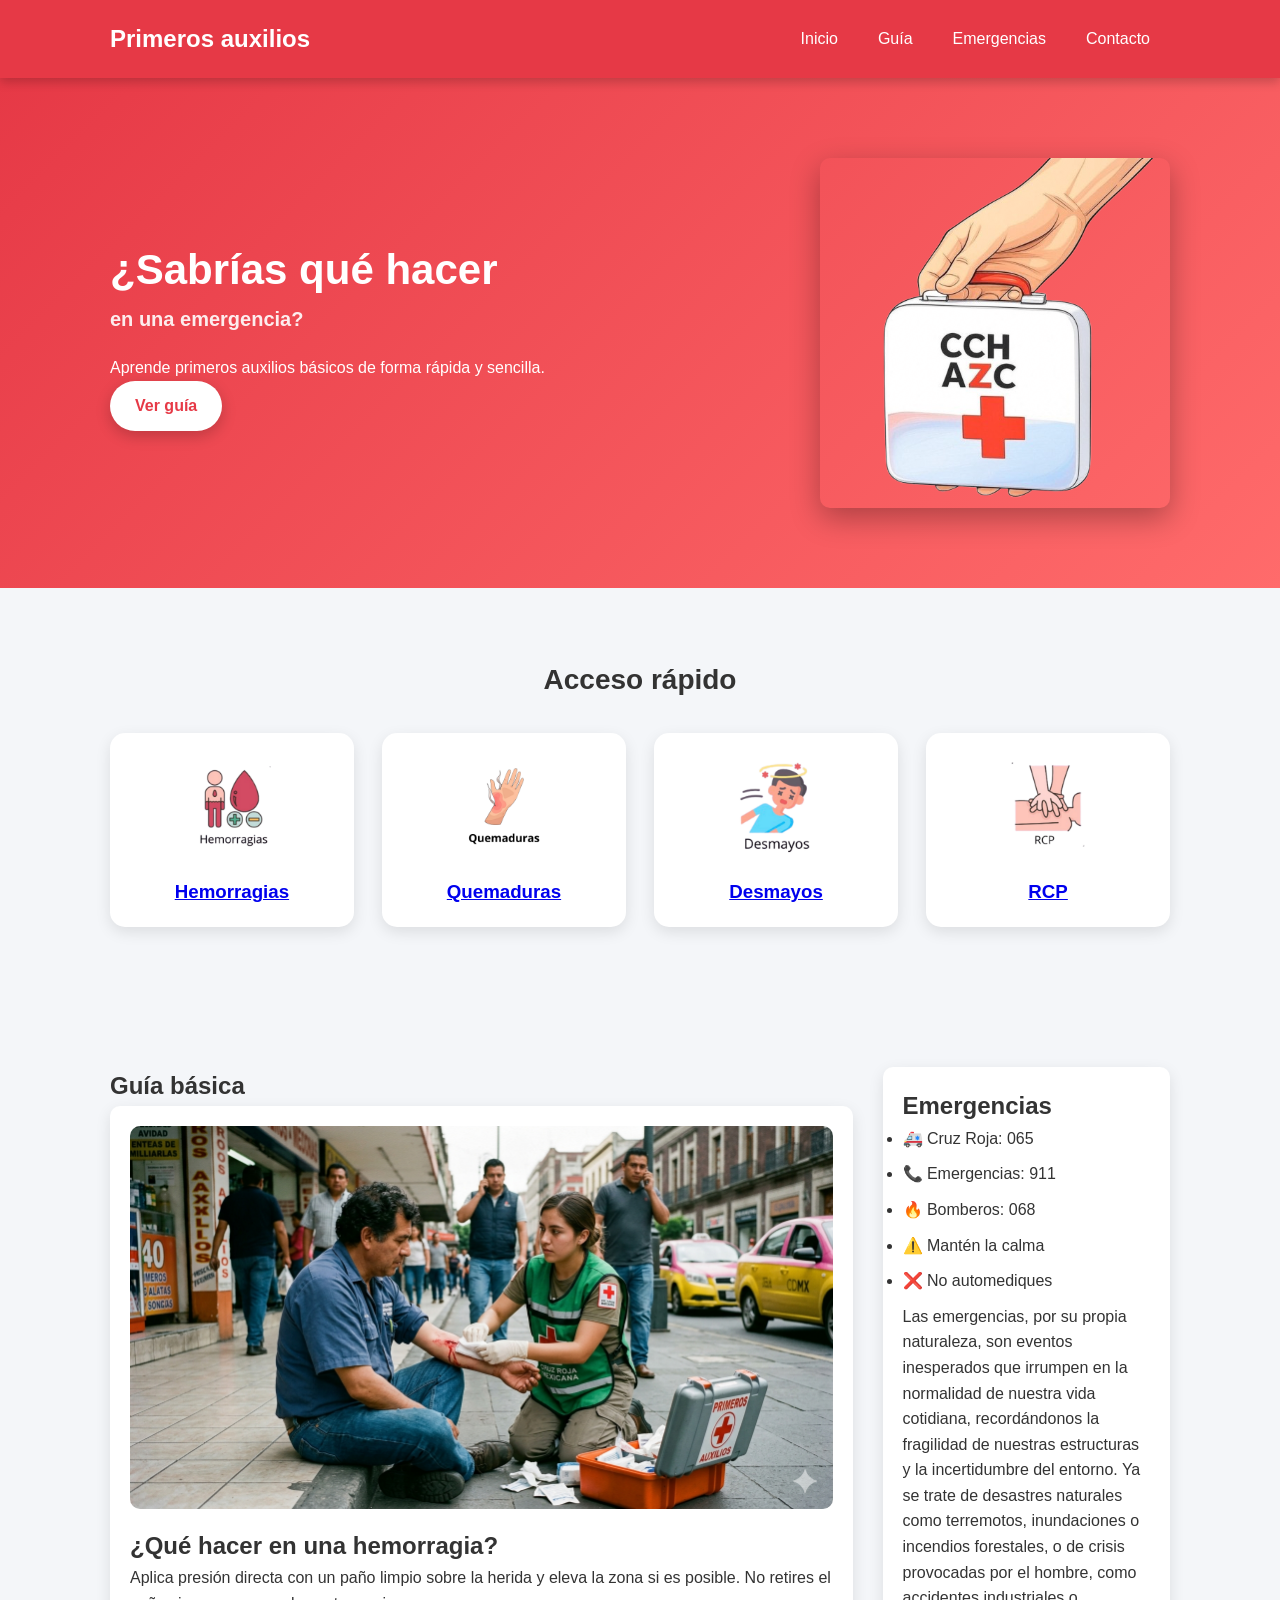
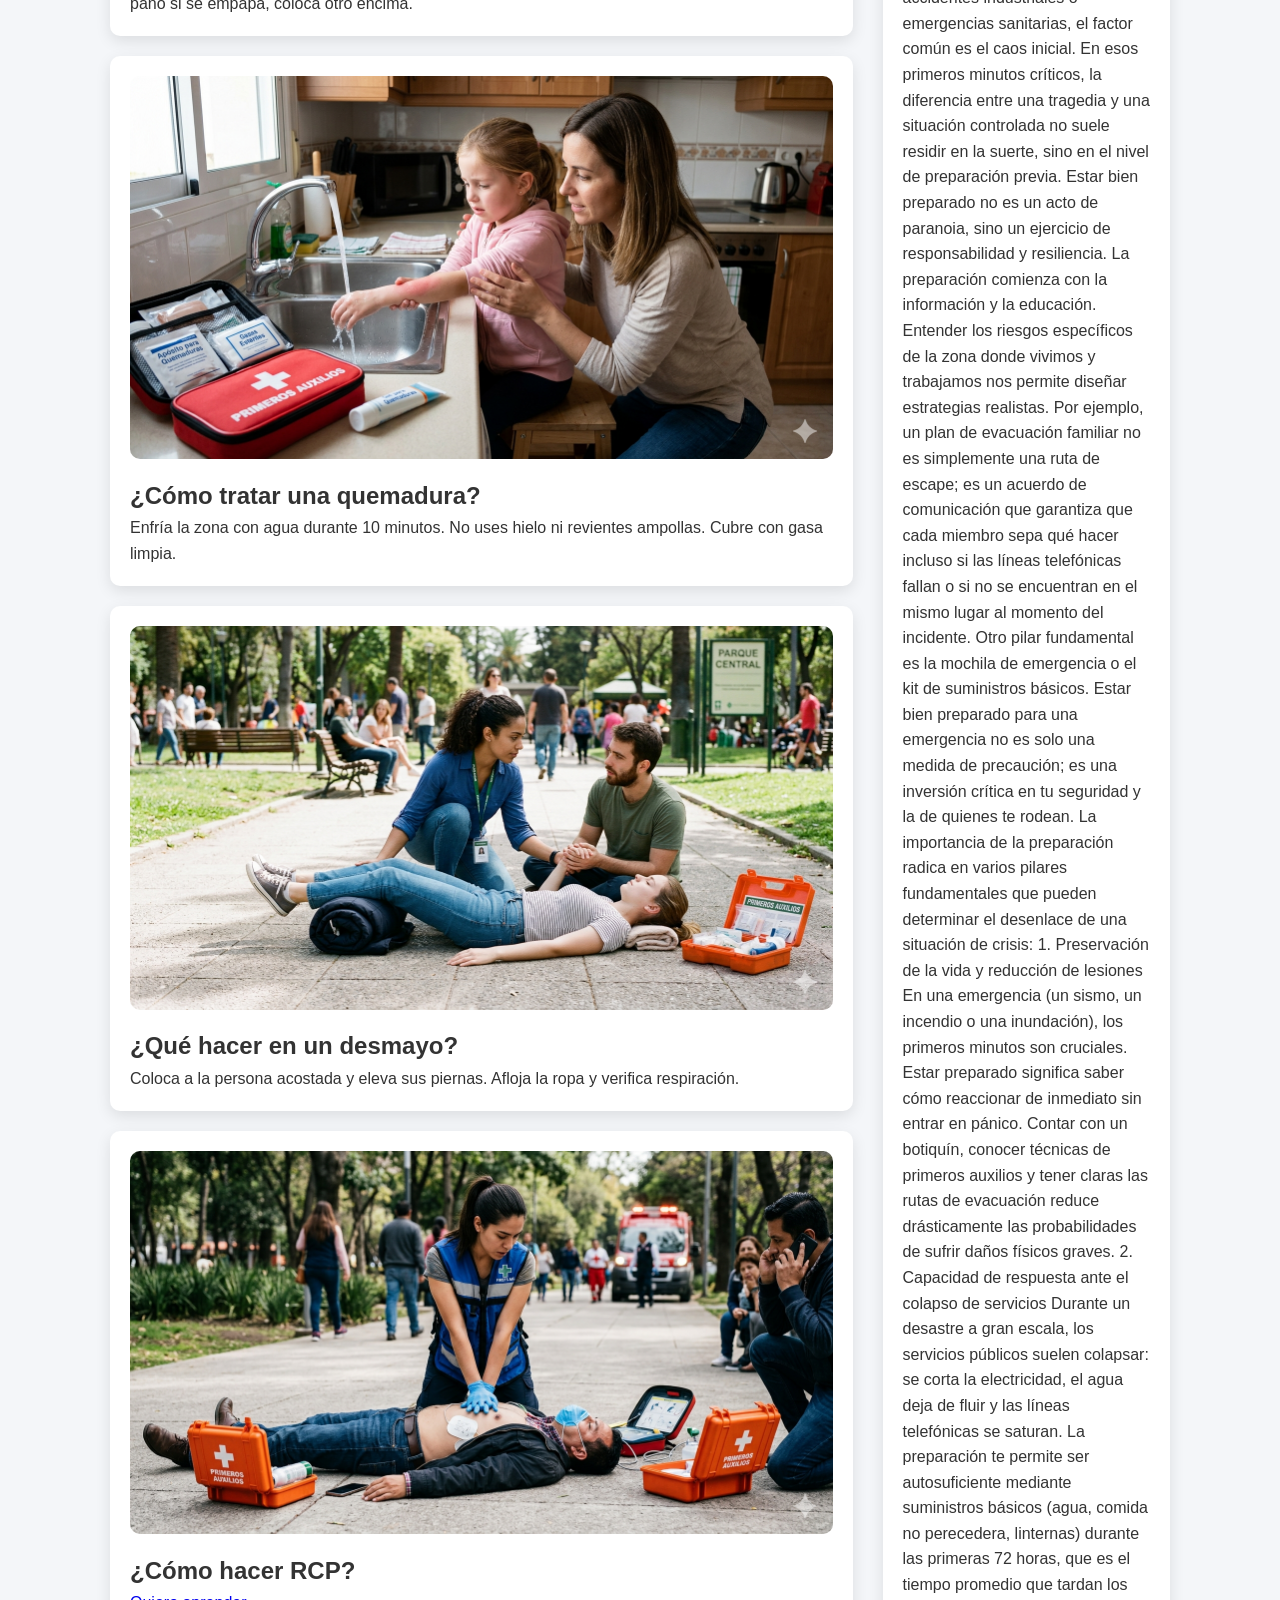
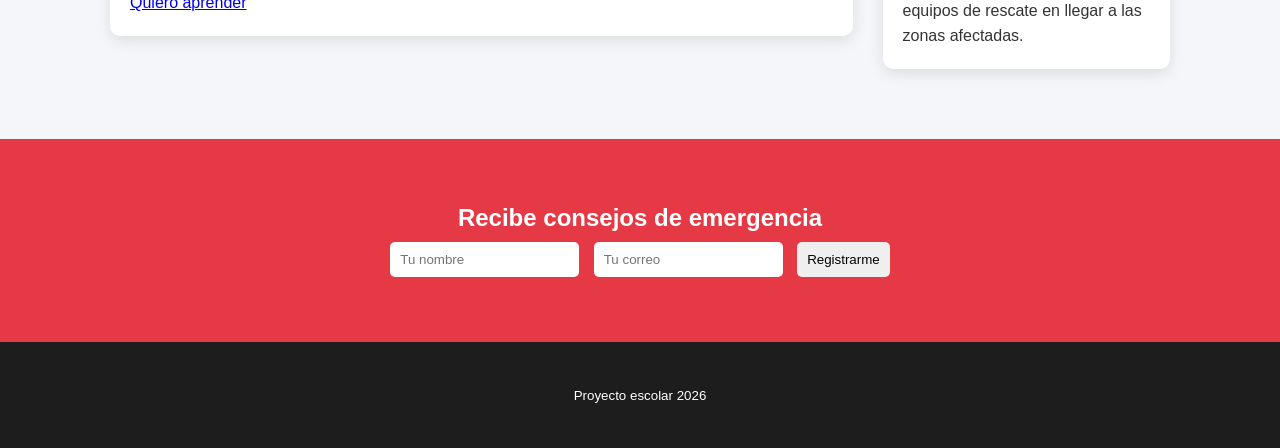
==== index.html @ d8b7085a "Add files via upload" ====
<!DOCTYPE html>
<html lang="es">
<head> 
	<meta charset="UTF-8">
	<title>Primeros Auxilios Escolares</title>
    <link rel="stylesheet" href="estilo (final) 2.css">
</head>
<body>

<header class="encabezado">
 	<div class="contenedor">
 		<h2 class="logo">Primeros auxilios</h2>
 		<nav>
 			<ul>
 				<li><a href="#guía">Inicio</a></li>
 				<li><a href="manual_primeros_auxilios.pdf">Guía</a></li>
 				<li><a href="https://www.gob.mx/911/articulos/que-es-una-emergencia-como-saber-cuando-llamar-al-9-1-1-911emergencias?idiom=es">Emergencias</a></li>
 				<li><a href="https://www.instagram.com/ally_villaa?igsh=MWNqN2c4NTAzaW1uYg%3D%3D&utm_source=qr">Contacto</a></li>
 			</ul>
 		</nav>
 	</div>
</header>

<!-- PRESENTACIÓN -->
<div class="presentacion">
 	<div class="contenedor">
 		<div class="introduccion-presentacion">
 			<h1>¿Sabrías qué hacer <br><span>en una emergencia?</span></h1>
 			<p>Aprende primeros auxilios básicos de forma rápida y sencilla.</p>
 			<a href="https://www.unirioja.es/servicios/sprl/pdf/manual_primeros_auxilios.pdf" class="aprender-mas">Ver guía</a>

 		</div>
 		<img src="azc.png" alt="emergencia">
 	</div>
</div> 

<!-- ACCESO RÁPIDO -->
<section class="acceso-rapido" id="guía">
 	<div class="contenedor">
 		<h2>Acceso rápido</h2>
        <ul>
<figure>
  <a href="hemorragia.html">
    <img src="icono1.jpeg">
    <figcaption><h3>Hemorragias</h3></figcaption>
  </a>
</figure>
 			<figure>
 				<a href="quemaduras.html">
                <img src="icono2.jpeg">
 				<figcaption><h3>Quemaduras</h3></figcaption>
                </a>
 			</figure>
 			<figure>
 				<a href="desmayos.html">
                <img src="icono3.jpg">
 				<figcaption><h3>Desmayos</h3></figcaption>
                </a>
 			</figure>
 			<figure>
 				<a href="rcp.html">
                <img src="icono4.jpeg">
 				<figcaption><h3>RCP</h3></figcaption>
                </a>
 			</figure>
        </ul>
 	</div>
</section>  

<!-- CONTENIDO -->
<div class="bloque-contenido">
 	<div class="contenedor">

 		
        <main class="articulos">
            <h2>Guía básica</h2>

            <article>
                <img src="Hemorragia.png">
                <h1>¿Qué hacer en una hemorragia?</h1>
                <p>Aplica presión directa con un paño limpio sobre la herida y eleva la zona si es posible. No retires el paño si se empapa, coloca otro encima.</p>
            </article>

            <article>
                <img src="Quemaduras.png">
                <h1>¿Cómo tratar una quemadura?</h1>
                <p>Enfría la zona con agua durante 10 minutos. No uses hielo ni revientes ampollas. Cubre con gasa limpia.</p>
            </article>

            <article>
                <img src="Desmayos2.png">
                <h1>¿Qué hacer en un desmayo?</h1>
                <p>Coloca a la persona acostada y eleva sus piernas. Afloja la ropa y verifica respiración.</p>
            </article>

            <article>
                <img src="Rcp.png">
                <h1>¿Cómo hacer RCP?</h1>
              <a href="https://www.gob.mx/cms/uploads/attachment/file/732475/ReanimacionCardiopulmonar_compressed.pdf">Quiero aprender</a>
            </article>


        </main>

        <aside class="complementario">
         <h2>Emergencias</h2>
         <ul>
            <li>🚑 Cruz Roja: 065</li>
            <li>📞 Emergencias: 911</li>
            <li>🔥 Bomberos: 068</li>
            <li>⚠️ Mantén la calma</li>
            <li>❌ No automediques</li>
         </ul>
         <p>
             Las emergencias, por su propia naturaleza, son eventos inesperados que irrumpen en la normalidad de nuestra vida cotidiana, recordándonos la fragilidad de nuestras estructuras y la incertidumbre del entorno. Ya se trate de desastres naturales como terremotos, inundaciones o incendios forestales, o de crisis provocadas por el hombre, como accidentes industriales o emergencias sanitarias, el factor común es el caos inicial. En esos primeros minutos críticos, la diferencia entre una tragedia y una situación controlada no suele residir en la suerte, sino en el nivel de preparación previa. 
Estar bien preparado no es un acto de paranoia, sino un ejercicio de responsabilidad y resiliencia. La preparación comienza con la información y la educación. Entender los riesgos específicos de la zona donde vivimos y trabajamos nos permite diseñar estrategias realistas. Por ejemplo, un plan de evacuación familiar no es simplemente una ruta de escape; es un acuerdo de comunicación que garantiza que cada miembro sepa qué hacer incluso si las líneas telefónicas fallan o si no se encuentran en el mismo lugar al momento del incidente. 
Otro pilar fundamental es la mochila de emergencia o el kit de suministros básicos. 
Estar bien preparado para una emergencia no es solo una medida de precaución; es una inversión crítica en tu seguridad y la de quienes te rodean. La importancia de la preparación radica en varios pilares fundamentales que pueden determinar el desenlace de una situación de crisis:
1. Preservación de la vida y reducción de lesiones
En una emergencia (un sismo, un incendio o una inundación), los primeros minutos son cruciales. Estar preparado significa saber cómo reaccionar de inmediato sin entrar en pánico. Contar con un botiquín, conocer técnicas de primeros auxilios y tener claras las rutas de evacuación reduce drásticamente las probabilidades de sufrir daños físicos graves.
2. Capacidad de respuesta ante el colapso de servicios
Durante un desastre a gran escala, los servicios públicos suelen colapsar: se corta la electricidad, el agua deja de fluir y las líneas telefónicas se saturan. La preparación te permite ser autosuficiente mediante suministros básicos (agua, comida no perecedera, linternas) durante las primeras 72 horas, que es el tiempo promedio que tardan los equipos de rescate en llegar a las zonas afectadas.

        </aside>

     </div>
</div> 

<!-- FORMULARIO -->
<section class="suscripcion">
    <div class="contenedor">
        <h2>Recibe consejos de emergencia</h2>
        <form>
            <input type="text" placeholder="Tu nombre" required>
            <input type="email" placeholder="Tu correo" required>
            <input type="submit" value="Registrarme">
        </form>
    </div>
</section>

<!-- FOOTER -->
<footer class="piedepagina">
    <div class="contenedor">
        <small>Proyecto escolar 2026</small>
    </div>
</footer>

</body>
</html>
---- estilo (final) 2.css ----
*{
	box-sizing:border-box;
	margin:0;
	padding:0;
	font-family: Arial, Helvetica, sans-serif;
}

body{
	background:#f4f6f9;
	color:#333;
	line-height:1.6;
}

/* CONTENEDOR */
.contenedor{
	max-width:1100px;
	margin:auto;
	padding:20px;
}

/* HEADER */
.encabezado{
	background:#e63946;
	box-shadow:0 4px 10px rgba(0,0,0,0.2);
	position:sticky;
	top:0;
	z-index:1000;
}

.encabezado .contenedor{
	display:flex;
	justify-content:space-between;
	align-items:center;
}

.logo{
	color:white;
	font-size:24px;
	font-weight:bold;
	grid-auto-flow; 
}

.encabezado nav ul{
	list-style:none;
	display:flex;
}

.encabezado nav ul li a{
	color:white;
	text-decoration:none;
	padding:15px 20px;
	transition:0.3s;
}

.encabezado nav ul li a:hover{
	background:rgba(255,255,255,0.2);
	border-radius:5px;
}

/* HERO / PRESENTACIÓN */
.presentacion{
	background:linear-gradient(135deg, #e63946, #ff6b6b);
	color:white;
	padding:60px 0;
}

.presentacion .contenedor{
	display:flex;
	align-items:center;
	justify-content:space-between;
	gap:40px;
}

.introduccion-presentacion h1{
	font-size:42px;
	margin-bottom:20px;
}

.introduccion-presentacion span{
	font-size:20px;
	display:block;
	opacity:0.9;
}

.presentacion img{
	width:350px;
	border-radius:10px;
	box-shadow:0 10px 30px rgba(0,0,0,0.3);
}

/* BOTÓN */
.aprender-mas{
	display:inline-block;
	background:white;
	color:#e63946;
	padding:12px 25px;
	border-radius:30px;
	text-decoration:none;
	font-weight:bold;
	transition:0.3s;
	box-shadow:0 5px 15px rgba(0,0,0,0.2);
}

.aprender-mas:hover{
	transform:translateY(-3px);
	box-shadow:0 10px 25px rgba(0,0,0,0.3);
}

/* ACCESO RÁPIDO */
.acceso-rapido{
	padding:50px 0;
	text-align:center;
}

.acceso-rapido h2{
	margin-bottom:30px;
	font-size:28px;
}

.acceso-rapido ul{
	display:flex;
	justify-content:space-between;
	flex-wrap:wrap;
	gap:20px;
}

.acceso-rapido figure{
	background:white;
	padding:20px;
	border-radius:15px;
	width:23%;
	box-shadow:0 5px 15px rgba(0,0,0,0.1);
	transition:0.3s;
}

.acceso-rapido figure:hover{
	transform:translateY(-5px);
	box-shadow:0 10px 25px rgba(0,0,0,0.2);
}

.acceso-rapido img{
	width:80px;
	margin-bottom:10px;
}

/* CONTENIDO */
.bloque-contenido{
	padding:50px 0;
}

.bloque-contenido .contenedor{
	display:flex;
	gap:30px;
}

.articulos{
	flex:3;
}

.articulos article{
	background:white;
	padding:20px;
	margin-bottom:20px;
	border-radius:10px;
	box-shadow:0 5px 15px rgba(0,0,0,0.1);
	transition:0.3s;
}

.articulos article:hover{
	transform:scale(1.02);
}

.articulos img{
	width:100%;
	border-radius:10px;
	margin-bottom:10px;
}

/* ASIDE */
.complementario{
	flex:1;
	background:white;
	padding:20px;
	border-radius:10px;
	box-shadow:0 5px 15px rgba(0,0,0,0.1);
}

.complementario li{
	margin-bottom:10px;
}

/* FORMULARIO */
.suscripcion{
	background:#e63946;
	color:white;
	text-align:center;
	padding:40px 0;
}

.suscripcion input{
	padding:10px;
	margin:5px;
	border:none;
	border-radius:5px;
}

/* FOOTER */
.piedepagina{
	background:#1d1d1d;
	color:white;
	text-align:center;
	padding:20px;
}

/* REDES FLOTANTES */
.social{
	position:fixed;
	right:15px;
	top:50%;
	display:flex;
	flex-direction:column;
	gap:10px;
}

.social img{
	width:40px;
	transition:0.3s;
}

.social img:hover{
	transform:scale(1.2);
}
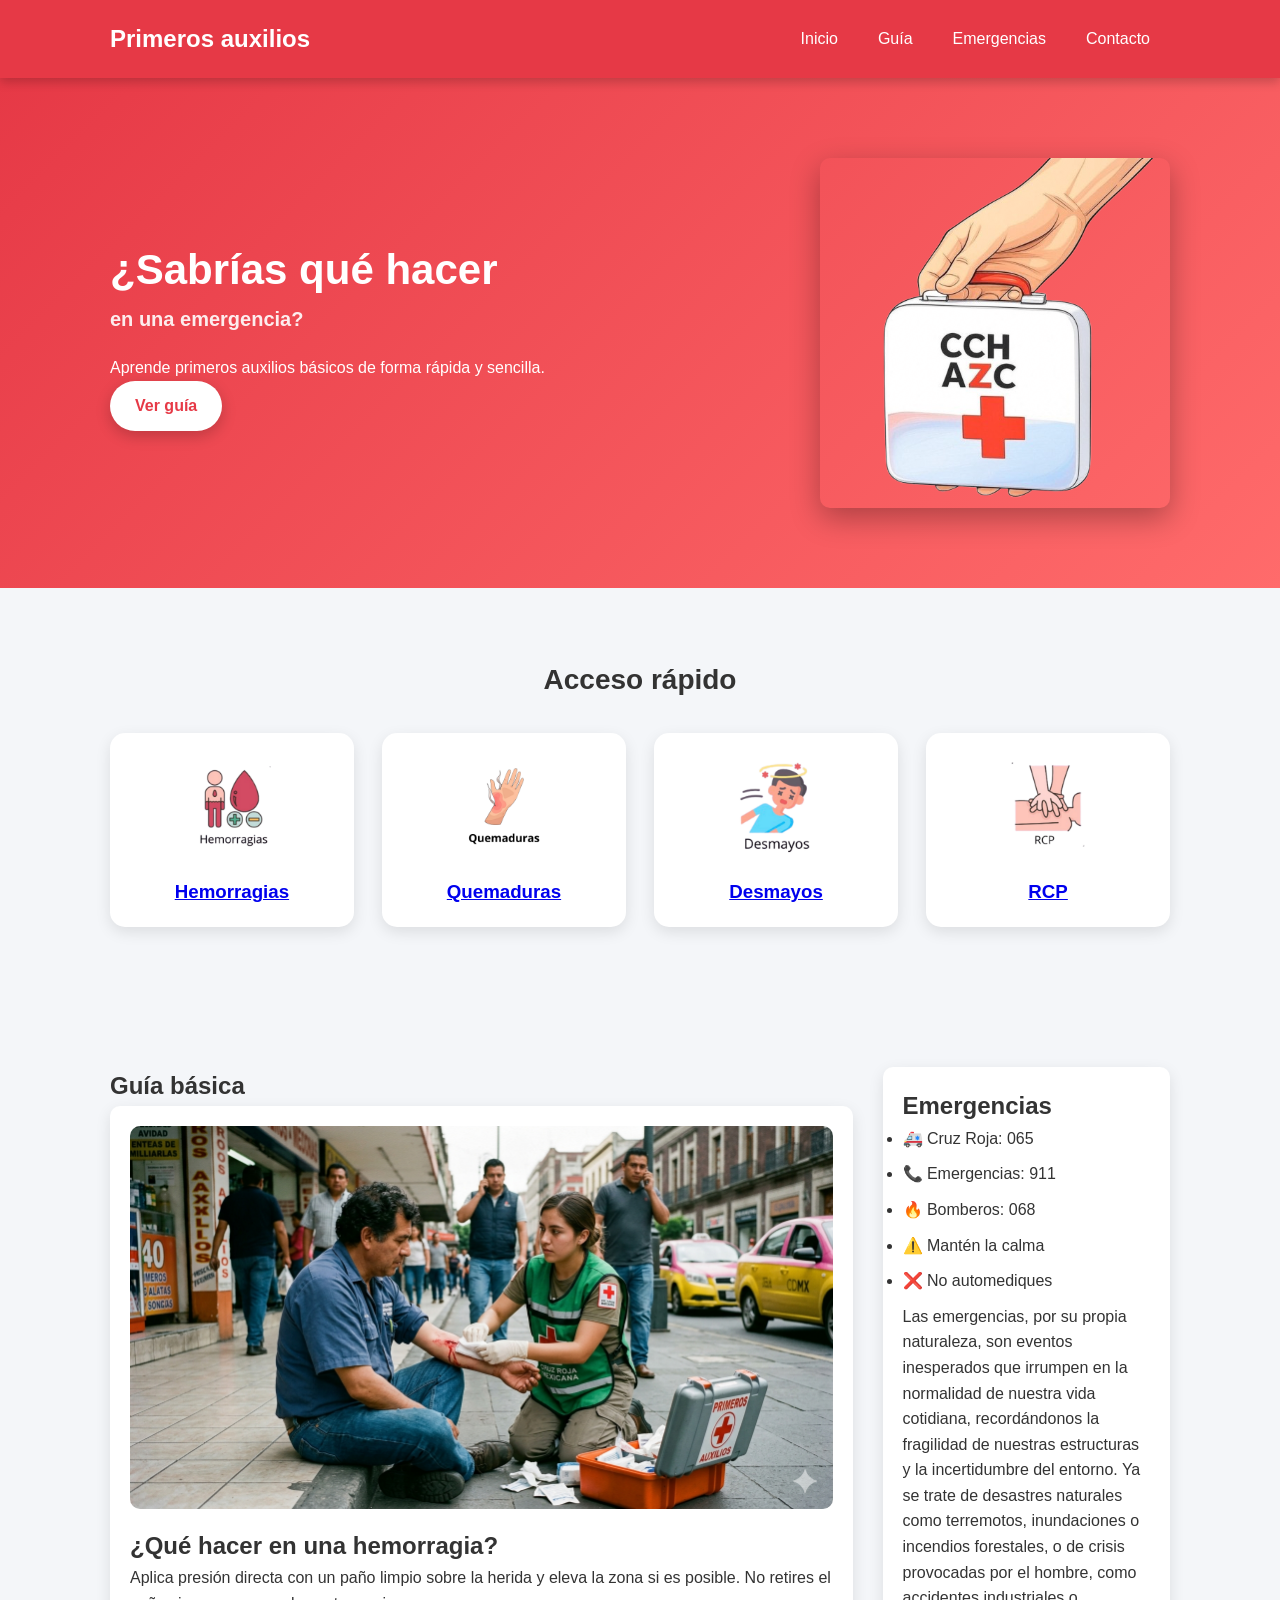
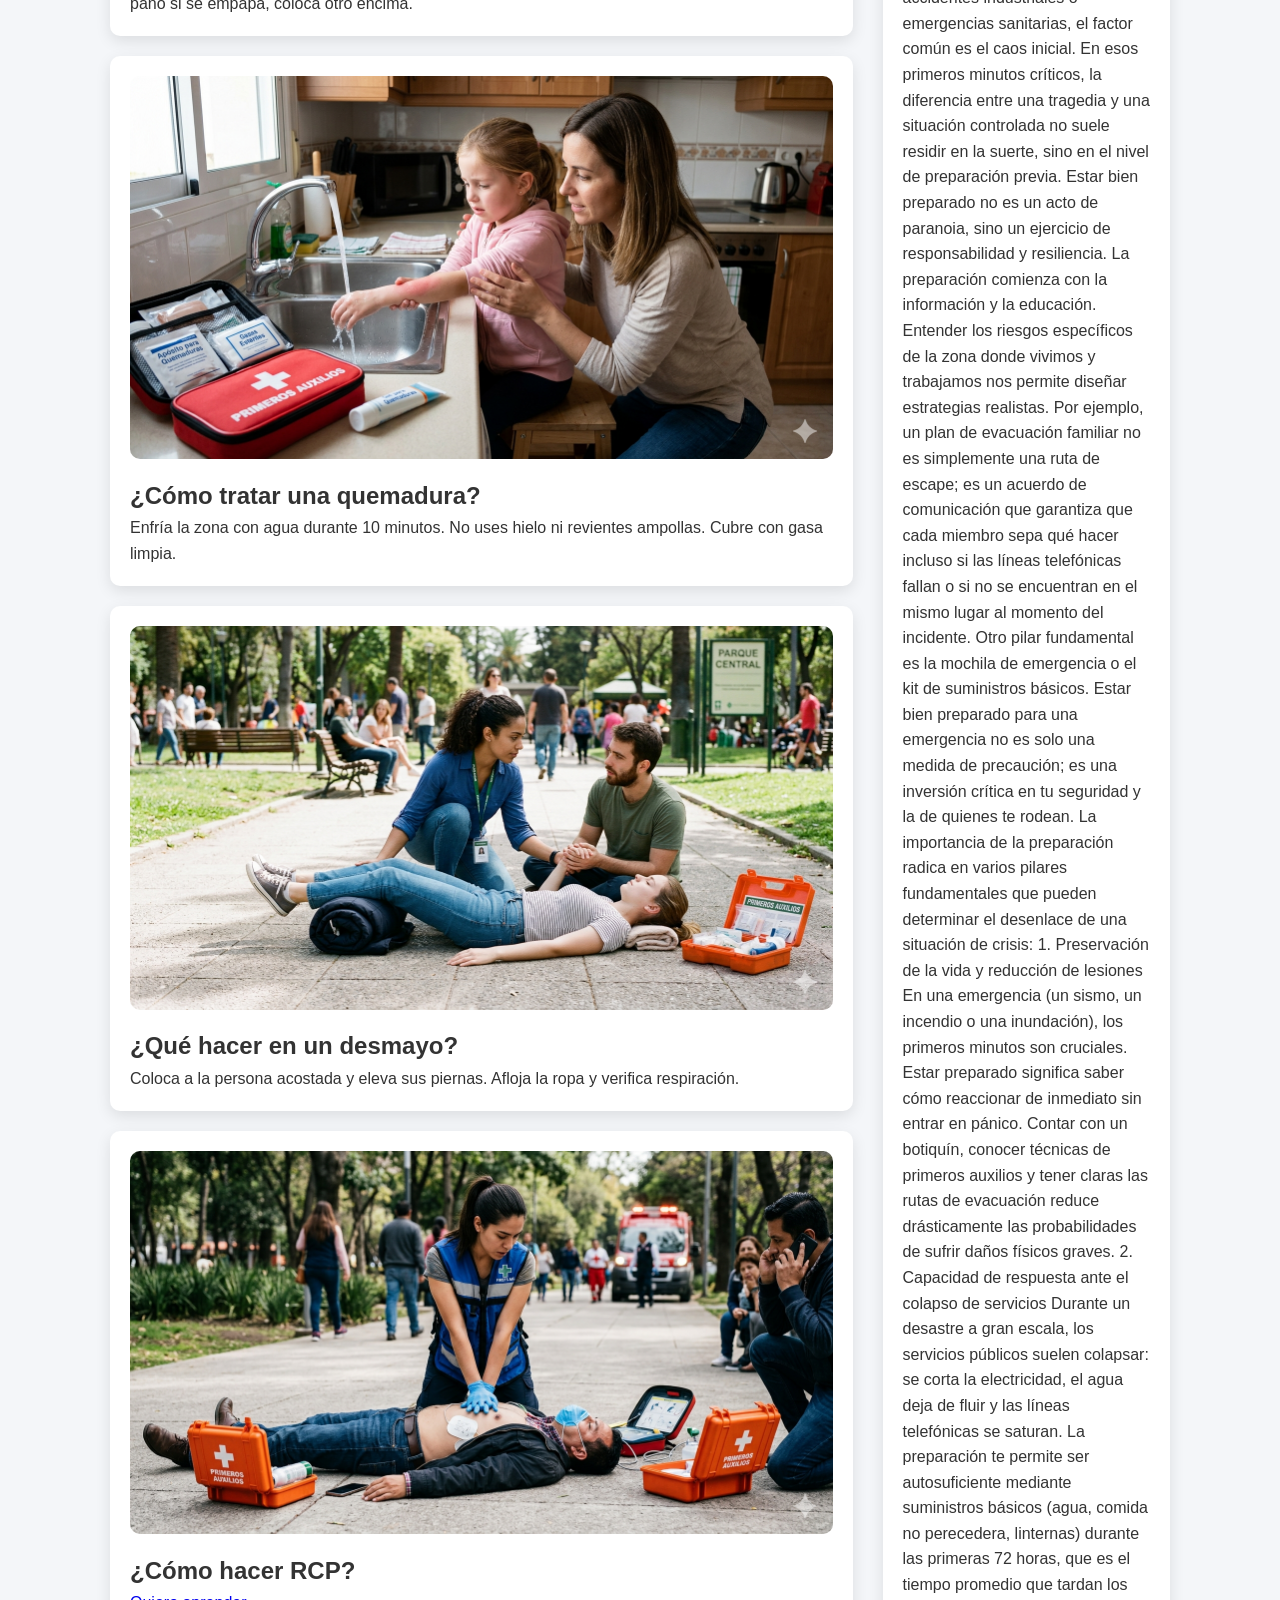
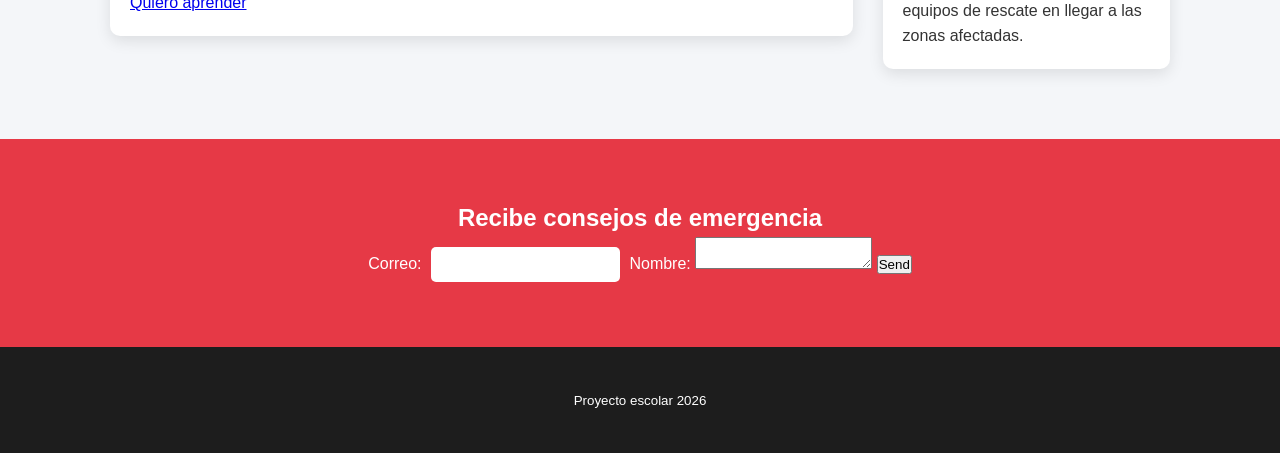
==== commit f9cd7c07: "Update index.html" ====
--- a/index.html
+++ b/index.html
@@ -130,11 +130,21 @@
 <section class="suscripcion">
     <div class="contenedor">
         <h2>Recibe consejos de emergencia</h2>
-        <form>
-            <input type="text" placeholder="Tu nombre" required>
-            <input type="email" placeholder="Tu correo" required>
-            <input type="submit" value="Registrarme">
-        </form>
+     <form
+  action="https://formspree.io/f/xzdwjgpn"
+  method="POST"
+>
+  <label>
+    Correo:
+    <input type="email" name="email">
+  </label>
+  <label>
+    Nombre:
+    <textarea name="message"></textarea>
+  </label>
+  <!-- your other form fields go here -->
+  <button type="submit">Send</button>
+</form>
     </div>
 </section>
 
@@ -146,4 +156,4 @@
 </footer>
 
 </body>
-</html>+</html>
